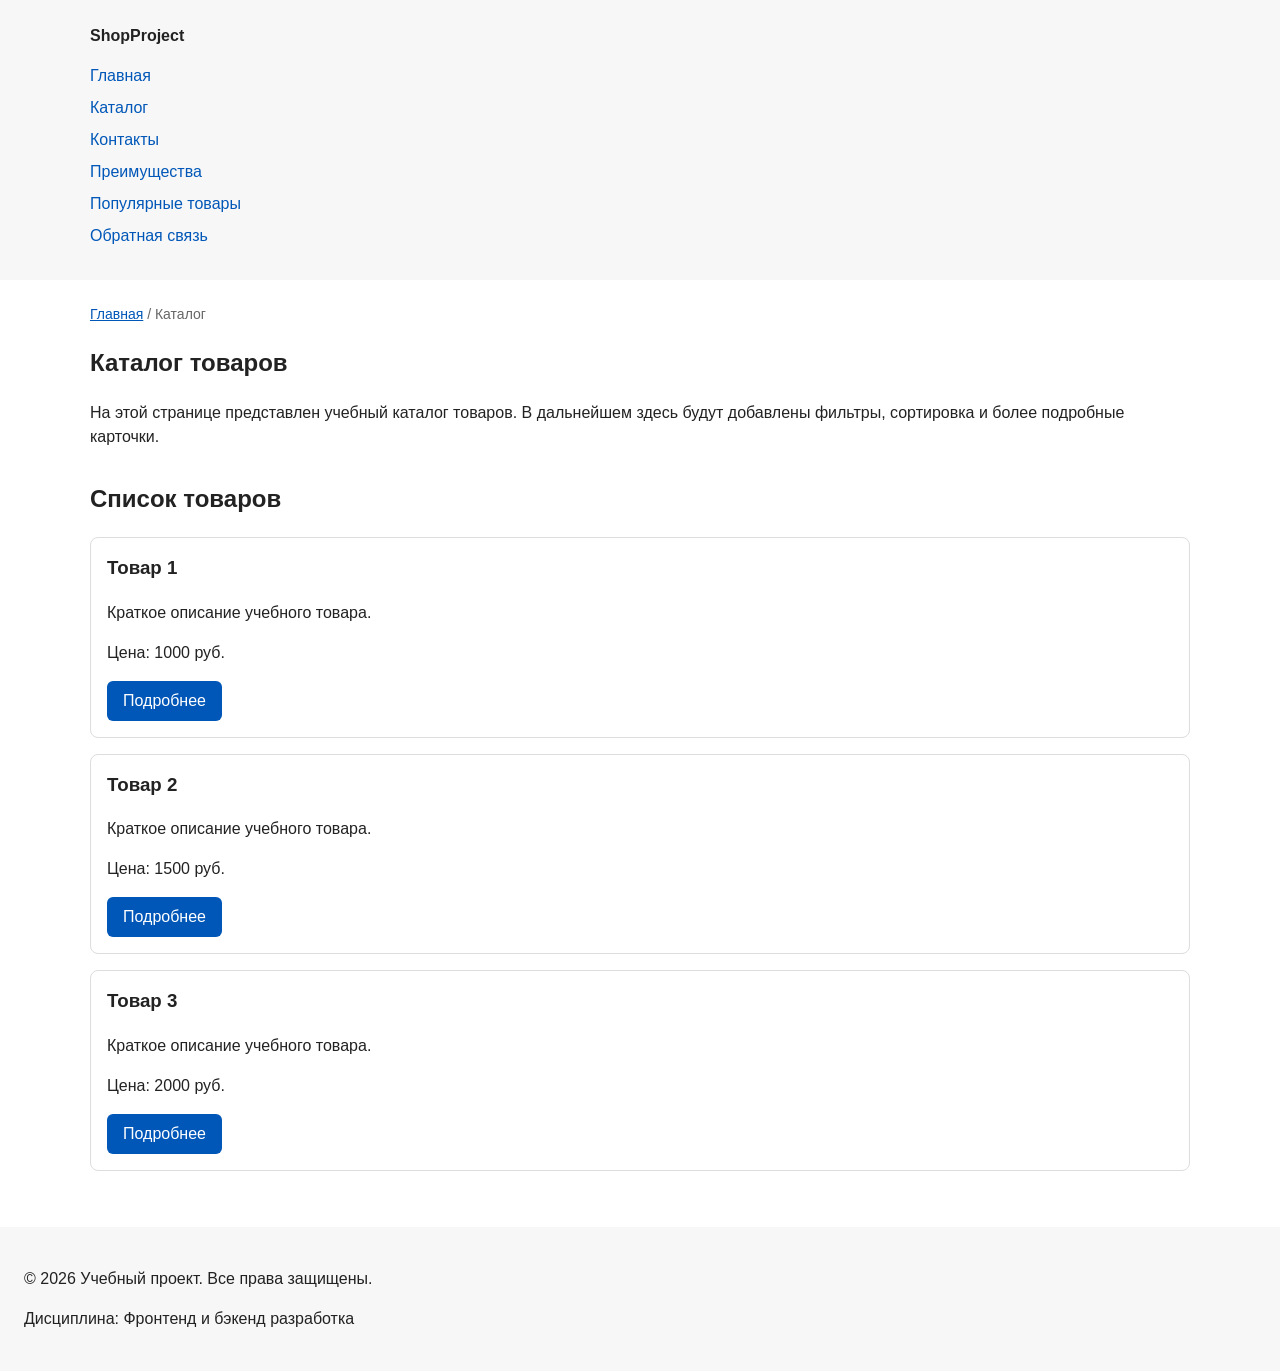
==== catalog.html @ b499328d "feat: add multi-page structure navigation and anchors" ====
<!DOCTYPE html>
<html lang="ru">
<head>
    <meta charset="UTF-8">
    <meta name="viewport" content="width=device-width, initial-scale=1.0">
    <meta name="description" content="Каталог товаров учебного интернет-магазина.">
    <title>Каталог товаров – Учебный интернет-магазин</title>
    <link rel="stylesheet" href="css/style.css">
</head>
<body>

    <header>
        <div class="site-header">
            <a class="site-logo" href="index.html">ShopProject</a>

            <nav class="site-nav" aria-label="Основная навигация">
                <ul class="site-nav__list">
                    <li><a href="index.html">Главная</a></li>
                    <li><a href="catalog.html">Каталог</a></li>
                    <li><a href="contacts.html">Контакты</a></li>
                    <li><a href="index.html#advantages">Преимущества</a></li>
                    <li><a href="index.html#popular">Популярные товары</a></li>
                    <li><a href="index.html#contacts">Обратная связь</a></li>
                </ul>
            </nav>
        </div>
    </header>

    <main>

        <nav class="breadcrumbs" aria-label="Хлебные крошки">
            <a href="index.html">Главная</a>
            <span>Каталог</span>
        </nav>

        <section class="section">
            <h1>Каталог товаров</h1>
            <p>
                На этой странице представлен учебный каталог товаров.
                В дальнейшем здесь будут добавлены фильтры, сортировка
                и более подробные карточки.
            </p>
        </section>

        <section class="section">
            <h2>Список товаров</h2>

            <article class="product-card">
                <h3>Товар 1</h3>
                <p>Краткое описание учебного товара.</p>
                <p>Цена: 1000 руб.</p>
                <a class="button" href="index.html#popular">Подробнее</a>
            </article>

            <article class="product-card">
                <h3>Товар 2</h3>
                <p>Краткое описание учебного товара.</p>
                <p>Цена: 1500 руб.</p>
                <a class="button" href="index.html#popular">Подробнее</a>
            </article>

            <article class="product-card">
                <h3>Товар 3</h3>
                <p>Краткое описание учебного товара.</p>
                <p>Цена: 2000 руб.</p>
                <a class="button" href="index.html#popular">Подробнее</a>
            </article>
        </section>

    </main>

    <footer>
        <p>&copy; 2026 Учебный проект. Все права защищены.</p>
        <p>Дисциплина: Фронтенд и бэкенд разработка</p>
    </footer>

</body>
</html>
---- css/style.css ----
/* ===================================
   1. Переменные проекта
   =================================== */

html {
    scroll-behavior: smooth;
}

:root {
    /* Основные цвета проекта */
    --color-bg: #ffffff;
    --color-text: #222222;
    --color-muted: #666666;
    --color-primary: #0057b8;
    --color-primary-dark: #003f86;
    --color-border: #dddddd;
    --color-surface: #f7f7f7;
    --color-surface-accent: #eef5ff;
    --color-danger: #b00020;
    --color-success: #168a2f;
    --color-success-bg: #eefaf0;
    --color-white: #ffffff;

    /* Отступы */
    --space-xs: 4px;
    --space-sm: 8px;
    --space-md: 16px;
    --space-lg: 24px;
    --space-xl: 32px;

    /* Скругления */
    --radius-sm: 6px;
    --radius-md: 8px;
    --radius-lg: 12px;

    /* Размеры */
    --container-width: 1100px;
}

/* ===================================
   2. Базовые стили
   =================================== */

* {
    box-sizing: border-box;
}

body {
    margin: 0;
    font-family: Arial, sans-serif;
    line-height: 1.5;
    color: var(--color-text);
    background-color: var(--color-bg);
}

header,
main,
footer {
    padding: var(--space-lg);
}

header {
    background-color: var(--color-surface);
}

footer {
    background-color: var(--color-surface);
}

/* ===================================
   3. Общие элементы интерфейса
   =================================== */

a {
    color: var(--color-primary);
}

a:hover {
    color: var(--color-primary-dark);
}

a:focus-visible {
    outline: 2px solid var(--color-primary);
    outline-offset: 3px;
}

.button {
    display: inline-block;
    padding: var(--space-sm) var(--space-md);
    color: var(--color-white);
    background-color: var(--color-primary);
    text-decoration: none;
    border: none;
    border-radius: var(--radius-sm);
    cursor: pointer;
}

.button:hover {
    background-color: var(--color-primary-dark);
}

.button:focus-visible {
    outline: 2px solid var(--color-primary);
    outline-offset: 3px;
}

.button:disabled {
    opacity: 0.6;
    cursor: not-allowed;
}

/* ===================================
   4. Компоненты страницы
   =================================== */

.site-header {
    max-width: var(--container-width);
    margin: 0 auto;
}

.site-logo {
    font-weight: bold;
    text-decoration: none;
    color: var(--color-text);
}

.site-nav__list {
    padding: 0;
    margin: var(--space-md) 0 0;
    list-style: none;
}

.site-nav__list li {
    margin-bottom: var(--space-sm);
}

.site-nav__list a {
    color: var(--color-primary);
    text-decoration: none;
}

.site-nav__list a:hover {
    text-decoration: underline;
}

.hero {
    max-width: var(--container-width);
    margin: 0 auto var(--space-xl);
    padding: var(--space-xl) var(--space-lg);
    background-color: var(--color-surface-accent);
    border-radius: var(--radius-lg);
}

.section {
    max-width: var(--container-width);
    margin: 0 auto var(--space-xl);
}

.section h2 {
    margin-top: 0;
}

.product-card {
    margin-bottom: var(--space-md);
    padding: var(--space-md);
    border: 1px solid var(--color-border);
    border-radius: var(--radius-md);
    background-color: var(--color-bg);
}

.product-card:hover {
    border-color: var(--color-primary);
}

.product-card h3 {
    margin-top: 0;
}

.aside-info {
    max-width: var(--container-width);
    margin: 0 auto var(--space-xl);
    padding: var(--space-md);
    border-left: 4px solid var(--color-primary);
    background-color: var(--color-surface);
}

/* ===================================
   5. Форма и модальное окно
   =================================== */

.order-dialog {
    width: min(100% - 32px, 560px);
    padding: var(--space-lg);
    border: none;
    border-radius: var(--radius-lg);
}

.order-dialog::backdrop {
    background-color: rgba(0, 0, 0, 0.5);
}

.form-field {
    margin-bottom: var(--space-md);
}

.form-field label {
    display: block;
    margin-bottom: var(--space-xs);
}

.form-field input,
.form-field select,
.form-field textarea {
    width: 100%;
    padding: 10px 12px;
    border: 1px solid var(--color-border);
    border-radius: var(--radius-sm);
    font: inherit;
}

.form-field input[type="checkbox"] {
    width: auto;
}

.form-field small {
    display: block;
    margin-top: var(--space-xs);
    color: var(--color-muted);
}

.form-field input:hover,
.form-field select:hover,
.form-field textarea:hover {
    border-color: var(--color-primary);
}

.form-field input:focus-visible,
.form-field select:focus-visible,
.form-field textarea:focus-visible,
.form-actions button:focus-visible {
    outline: 2px solid var(--color-primary);
    outline-offset: 3px;
}

[aria-invalid="true"] {
    border-color: var(--color-danger);
}

.form-actions {
    display: flex;
    gap: 12px;
    margin-top: 20px;
}

.success-message {
    max-width: var(--container-width);
    margin: var(--space-lg) auto;
    padding: var(--space-md);
    border-left: 4px solid var(--color-success);
    background-color: var(--color-success-bg);
}

.breadcrumbs {
    max-width: var(--container-width);
    margin: 0 auto var(--space-md);
    font-size: 14px;
    color: var(--color-muted);
}

.breadcrumbs a {
    color: var(--color-primary);
}

.breadcrumbs span::before {
    content: " / ";
    color: var(--color-muted);
}

:target {
    outline: 2px dashed var(--color-primary);
    outline-offset: 4px;
}
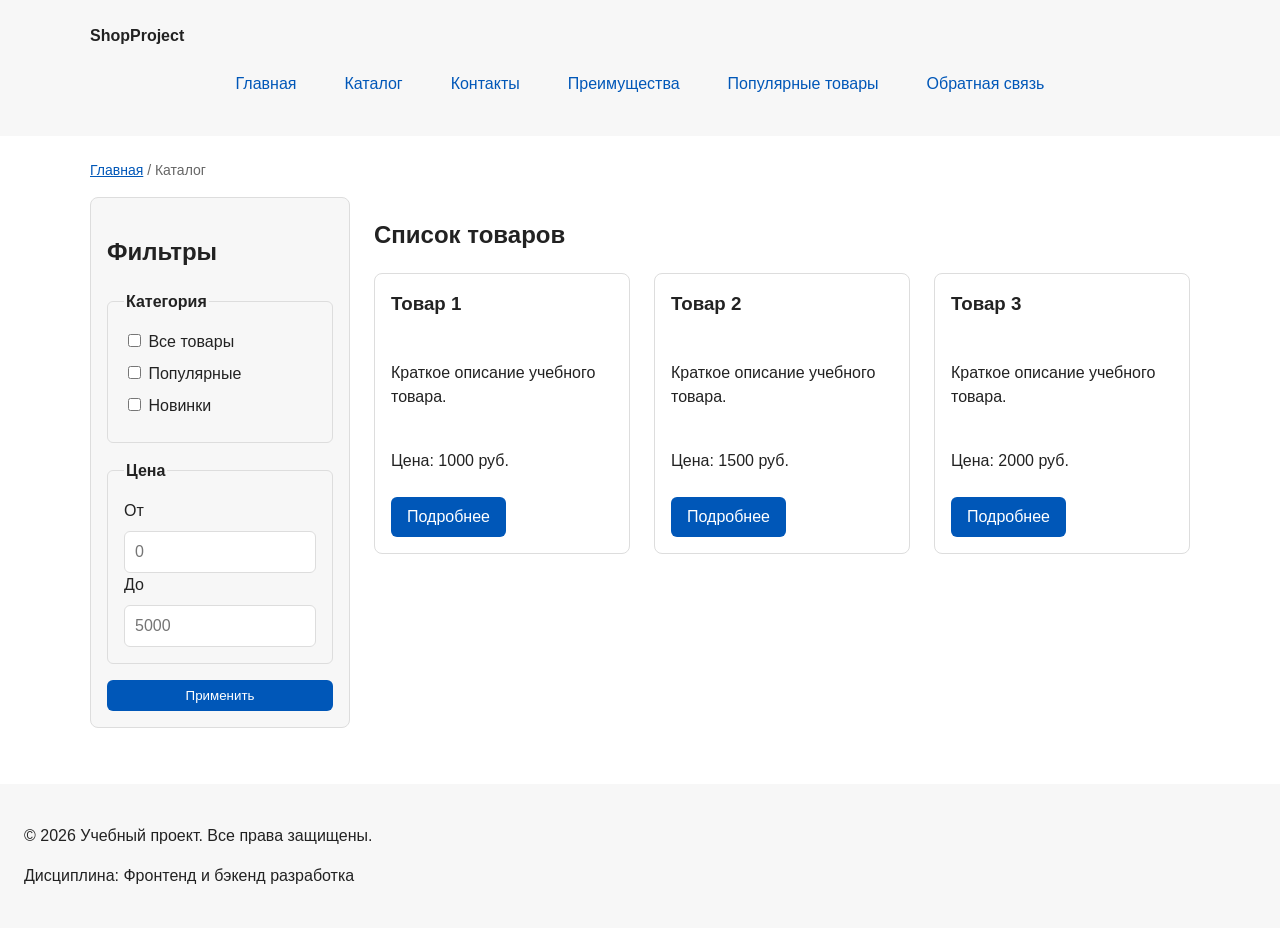
==== commit 6ae1f081: "feat: add flex navigation and grid catalog layout" ====
--- a/catalog.html
+++ b/catalog.html
@@ -33,38 +33,74 @@
             <span>Каталог</span>
         </nav>
 
-        <section class="section">
-            <h1>Каталог товаров</h1>
-            <p>
-                На этой странице представлен учебный каталог товаров.
-                В дальнейшем здесь будут добавлены фильтры, сортировка
-                и более подробные карточки.
-            </p>
-        </section>
+        <section class="catalog-layout">
 
-        <section class="section">
-            <h2>Список товаров</h2>
+            <aside class="catalog-filters">
+                <h2>Фильтры</h2>
 
-            <article class="product-card">
-                <h3>Товар 1</h3>
-                <p>Краткое описание учебного товара.</p>
-                <p>Цена: 1000 руб.</p>
-                <a class="button" href="index.html#popular">Подробнее</a>
-            </article>
+                <form class="filters-form" action="#" method="get">
 
-            <article class="product-card">
-                <h3>Товар 2</h3>
-                <p>Краткое описание учебного товара.</p>
-                <p>Цена: 1500 руб.</p>
-                <a class="button" href="index.html#popular">Подробнее</a>
-            </article>
+                    <fieldset>
+                        <legend>Категория</legend>
 
-            <article class="product-card">
-                <h3>Товар 3</h3>
-                <p>Краткое описание учебного товара.</p>
-                <p>Цена: 2000 руб.</p>
-                <a class="button" href="index.html#popular">Подробнее</a>
-            </article>
+                        <label>
+                            <input type="checkbox" name="category" value="all">
+                            Все товары
+                        </label>
+
+                        <label>
+                            <input type="checkbox" name="category" value="popular">
+                            Популярные
+                        </label>
+
+                        <label>
+                            <input type="checkbox" name="category" value="new">
+                            Новинки
+                        </label>
+                    </fieldset>
+
+                    <fieldset>
+                        <legend>Цена</legend>
+
+                        <label for="price-from">От</label>
+                        <input id="price-from" name="price-from" type="number" min="0" placeholder="0">
+
+                        <label for="price-to">До</label>
+                        <input id="price-to" name="price-to" type="number" min="0" placeholder="5000">
+                    </fieldset>
+
+                    <button class="button" type="submit">Применить</button>
+
+                </form>
+            </aside>
+
+            <section class="catalog-products">
+                <h2>Список товаров</h2>
+
+                <div class="products-grid">
+                    <article class="product-card">
+                        <h3>Товар 1</h3>
+                        <p>Краткое описание учебного товара.</p>
+                        <p>Цена: 1000 руб.</p>
+                        <a class="button" href="index.html#popular">Подробнее</a>
+                    </article>
+
+                    <article class="product-card">
+                        <h3>Товар 2</h3>
+                        <p>Краткое описание учебного товара.</p>
+                        <p>Цена: 1500 руб.</p>
+                        <a class="button" href="index.html#popular">Подробнее</a>
+                    </article>
+
+                    <article class="product-card">
+                        <h3>Товар 3</h3>
+                        <p>Краткое описание учебного товара.</p>
+                        <p>Цена: 2000 руб.</p>
+                        <a class="button" href="index.html#popular">Подробнее</a>
+                    </article>
+                </div>
+            </section>
+
         </section>
 
     </main>
--- a/css/style.css
+++ b/css/style.css
@@ -125,6 +125,11 @@
 }
 
 .site-nav__list {
+    display: flex;
+    flex-wrap: wrap;
+    justify-content: center;
+    align-items: center;
+    gap: var(--space-md);
     padding: 0;
     margin: var(--space-md) 0 0;
     list-style: none;
@@ -135,13 +140,18 @@
 }
 
 .site-nav__list a {
+    display: inline-block;
+    padding: var(--space-sm) var(--space-md);
     color: var(--color-primary);
     text-decoration: none;
+    border-radius: var(--radius-sm);
 }
 
 .site-nav__list a:hover {
-    text-decoration: underline;
-}
+    color: var(--color-white);
+    background-color: var(--color-primary);
+}
+
 
 .hero {
     max-width: var(--container-width);
@@ -161,11 +171,19 @@
 }
 
 .product-card {
-    margin-bottom: var(--space-md);
+    display: flex;
+    flex-direction: column;
+    gap: var(--space-sm);
+    margin-bottom: 0;
     padding: var(--space-md);
     border: 1px solid var(--color-border);
     border-radius: var(--radius-md);
     background-color: var(--color-bg);
+}
+
+.product-card .button {
+    margin-top: auto;
+    align-self: flex-start;
 }
 
 .product-card:hover {
@@ -279,4 +297,60 @@
 :target {
     outline: 2px dashed var(--color-primary);
     outline-offset: 4px;
+}
+
+.products-grid {
+    display: grid;
+    grid-template-columns: repeat(3, 1fr);
+    gap: var(--space-lg);
+}
+
+.catalog-layout {
+    max-width: var(--container-width);
+    margin: 0 auto var(--space-xl);
+    display: grid;
+    grid-template-columns: 260px 1fr;
+    grid-template-areas: "filters products";
+    gap: var(--space-lg);
+}
+
+.catalog-filters {
+    grid-area: filters;
+    padding: var(--space-md);
+    border: 1px solid var(--color-border);
+    border-radius: var(--radius-md);
+    background-color: var(--color-surface);
+}
+
+.catalog-products {
+    grid-area: products;
+}
+
+.filters-form {
+    display: grid;
+    gap: var(--space-md);
+}
+
+.filters-form fieldset {
+    margin: 0;
+    padding: var(--space-md);
+    border: 1px solid var(--color-border);
+    border-radius: var(--radius-sm);
+}
+
+.filters-form legend {
+    font-weight: 700;
+}
+
+.filters-form label {
+    display: block;
+    margin-bottom: var(--space-sm);
+}
+
+.filters-form input[type="number"] {
+    width: 100%;
+    padding: 8px 10px;
+    border: 1px solid var(--color-border);
+    border-radius: var(--radius-sm);
+    font: inherit;
 }
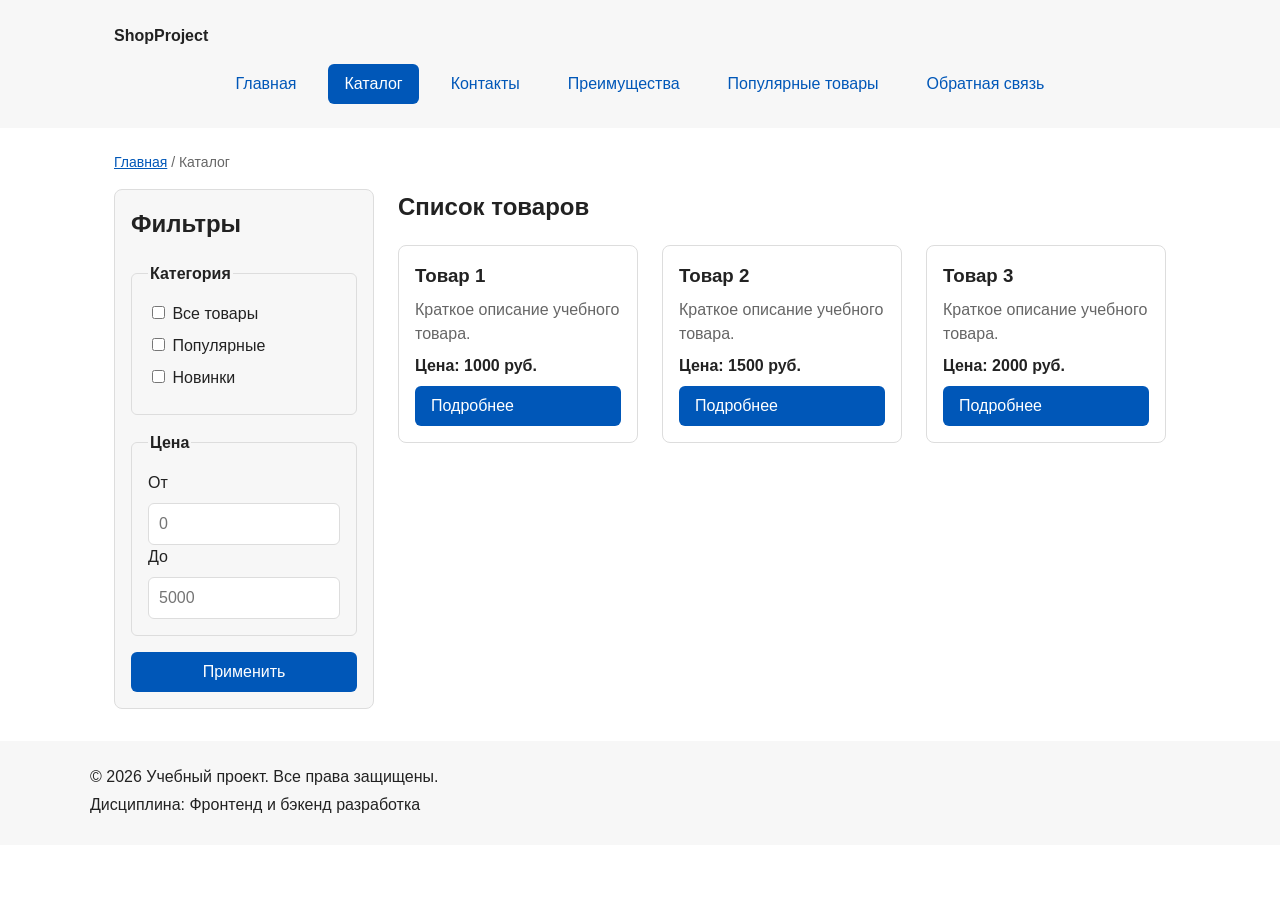
==== commit 0627fa8e: "refactor: apply BEM naming to CSS classes" ====
--- a/catalog.html
+++ b/catalog.html
@@ -9,95 +9,127 @@
 </head>
 <body>
 
-    <header>
-        <div class="site-header">
-            <a class="site-logo" href="index.html">ShopProject</a>
+    <!-- ==================== ШАПКА ==================== -->
+    <header class="site-header">
+        <div class="site-header__inner">
+            <a class="site-header__logo" href="index.html">ShopProject</a>
 
             <nav class="site-nav" aria-label="Основная навигация">
                 <ul class="site-nav__list">
-                    <li><a href="index.html">Главная</a></li>
-                    <li><a href="catalog.html">Каталог</a></li>
-                    <li><a href="contacts.html">Контакты</a></li>
-                    <li><a href="index.html#advantages">Преимущества</a></li>
-                    <li><a href="index.html#popular">Популярные товары</a></li>
-                    <li><a href="index.html#contacts">Обратная связь</a></li>
+                    <li class="site-nav__item">
+                        <a class="site-nav__link" href="index.html">Главная</a>
+                    </li>
+                    <li class="site-nav__item">
+                        <a class="site-nav__link site-nav__link--active" href="catalog.html">
+                            Каталог
+                        </a>
+                    </li>
+                    <li class="site-nav__item">
+                        <a class="site-nav__link" href="contacts.html">Контакты</a>
+                    </li>
+                    <li class="site-nav__item">
+                        <a class="site-nav__link" href="index.html#advantages">Преимущества</a>
+                    </li>
+                    <li class="site-nav__item">
+                        <a class="site-nav__link" href="index.html#popular">Популярные товары</a>
+                    </li>
+                    <li class="site-nav__item">
+                        <a class="site-nav__link" href="index.html#contacts">Обратная связь</a>
+                    </li>
                 </ul>
             </nav>
         </div>
     </header>
 
+    <!-- ==================== ОСНОВНОЕ СОДЕРЖИМОЕ ==================== -->
     <main>
 
         <nav class="breadcrumbs" aria-label="Хлебные крошки">
-            <a href="index.html">Главная</a>
-            <span>Каталог</span>
+            <a class="breadcrumbs__link" href="index.html">Главная</a>
+            <span class="breadcrumbs__current">Каталог</span>
         </nav>
 
         <section class="catalog-layout">
 
             <aside class="catalog-filters">
-                <h2>Фильтры</h2>
+                <h2 class="catalog-filters__title">Фильтры</h2>
 
                 <form class="filters-form" action="#" method="get">
 
-                    <fieldset>
-                        <legend>Категория</legend>
+                    <fieldset class="filters-form__group">
+                        <legend class="filters-form__legend">Категория</legend>
 
-                        <label>
-                            <input type="checkbox" name="category" value="all">
+                        <label class="filters-form__label">
+                            <input class="filters-form__checkbox" type="checkbox" name="category" value="all">
                             Все товары
                         </label>
 
-                        <label>
-                            <input type="checkbox" name="category" value="popular">
+                        <label class="filters-form__label">
+                            <input class="filters-form__checkbox" type="checkbox" name="category" value="popular">
                             Популярные
                         </label>
 
-                        <label>
-                            <input type="checkbox" name="category" value="new">
+                        <label class="filters-form__label">
+                            <input class="filters-form__checkbox" type="checkbox" name="category" value="new">
                             Новинки
                         </label>
                     </fieldset>
 
-                    <fieldset>
-                        <legend>Цена</legend>
+                    <fieldset class="filters-form__group">
+                        <legend class="filters-form__legend">Цена</legend>
 
-                        <label for="price-from">От</label>
-                        <input id="price-from" name="price-from" type="number" min="0" placeholder="0">
+                        <label class="filters-form__label" for="price-from">От</label>
+                        <input
+                            class="filters-form__input"
+                            id="price-from"
+                            name="price-from"
+                            type="number"
+                            min="0"
+                            placeholder="0"
+                        >
 
-                        <label for="price-to">До</label>
-                        <input id="price-to" name="price-to" type="number" min="0" placeholder="5000">
+                        <label class="filters-form__label" for="price-to">До</label>
+                        <input
+                            class="filters-form__input"
+                            id="price-to"
+                            name="price-to"
+                            type="number"
+                            min="0"
+                            placeholder="5000"
+                        >
                     </fieldset>
 
-                    <button class="button" type="submit">Применить</button>
+                    <button class="button button--primary" type="submit">Применить</button>
 
                 </form>
             </aside>
 
             <section class="catalog-products">
-                <h2>Список товаров</h2>
+                <h2 class="catalog-products__title">Список товаров</h2>
 
                 <div class="products-grid">
+
                     <article class="product-card">
-                        <h3>Товар 1</h3>
-                        <p>Краткое описание учебного товара.</p>
-                        <p>Цена: 1000 руб.</p>
-                        <a class="button" href="index.html#popular">Подробнее</a>
+                        <h3 class="product-card__title">Товар 1</h3>
+                        <p class="product-card__description">Краткое описание учебного товара.</p>
+                        <p class="product-card__price">Цена: 1000 руб.</p>
+                        <a class="button button--primary" href="index.html#popular">Подробнее</a>
                     </article>
 
                     <article class="product-card">
-                        <h3>Товар 2</h3>
-                        <p>Краткое описание учебного товара.</p>
-                        <p>Цена: 1500 руб.</p>
-                        <a class="button" href="index.html#popular">Подробнее</a>
+                        <h3 class="product-card__title">Товар 2</h3>
+                        <p class="product-card__description">Краткое описание учебного товара.</p>
+                        <p class="product-card__price">Цена: 1500 руб.</p>
+                        <a class="button button--primary" href="index.html#popular">Подробнее</a>
                     </article>
 
                     <article class="product-card">
-                        <h3>Товар 3</h3>
-                        <p>Краткое описание учебного товара.</p>
-                        <p>Цена: 2000 руб.</p>
-                        <a class="button" href="index.html#popular">Подробнее</a>
+                        <h3 class="product-card__title">Товар 3</h3>
+                        <p class="product-card__description">Краткое описание учебного товара.</p>
+                        <p class="product-card__price">Цена: 2000 руб.</p>
+                        <a class="button button--primary" href="index.html#popular">Подробнее</a>
                     </article>
+
                 </div>
             </section>
 
@@ -105,9 +137,10 @@
 
     </main>
 
-    <footer>
-        <p>&copy; 2026 Учебный проект. Все права защищены.</p>
-        <p>Дисциплина: Фронтенд и бэкенд разработка</p>
+    <!-- ==================== ПОДВАЛ ==================== -->
+    <footer class="site-footer">
+        <p class="site-footer__text">&copy; 2026 Учебный проект. Все права защищены.</p>
+        <p class="site-footer__text">Дисциплина: Фронтенд и бэкенд разработка</p>
     </footer>
 
 </body>
--- a/css/style.css
+++ b/css/style.css
@@ -2,12 +2,8 @@
    1. Переменные проекта
    =================================== */
 
-html {
-    scroll-behavior: smooth;
-}
-
 :root {
-    /* Основные цвета проекта */
+    /* Основные цвета */
     --color-bg: #ffffff;
     --color-text: #222222;
     --color-muted: #666666;
@@ -53,18 +49,8 @@
     background-color: var(--color-bg);
 }
 
-header,
-main,
-footer {
-    padding: var(--space-lg);
-}
-
-header {
-    background-color: var(--color-surface);
-}
-
-footer {
-    background-color: var(--color-surface);
+html {
+    scroll-behavior: smooth;
 }
 
 /* ===================================
@@ -75,28 +61,40 @@
     color: var(--color-primary);
 }
 
-a:hover {
-    color: var(--color-primary-dark);
-}
-
 a:focus-visible {
     outline: 2px solid var(--color-primary);
     outline-offset: 3px;
 }
 
+/* Кнопки */
 .button {
     display: inline-block;
     padding: var(--space-sm) var(--space-md);
+    border: none;
+    border-radius: var(--radius-sm);
+    font: inherit;
+    text-decoration: none;
+    cursor: pointer;
+}
+
+.button--primary {
     color: var(--color-white);
     background-color: var(--color-primary);
-    text-decoration: none;
-    border: none;
-    border-radius: var(--radius-sm);
-    cursor: pointer;
-}
-
-.button:hover {
+}
+
+.button--primary:hover {
     background-color: var(--color-primary-dark);
+}
+
+.button--secondary {
+    color: var(--color-primary);
+    background-color: transparent;
+    border: 1px solid var(--color-primary);
+}
+
+.button--secondary:hover {
+    color: var(--color-white);
+    background-color: var(--color-primary);
 }
 
 .button:focus-visible {
@@ -104,7 +102,8 @@
     outline-offset: 3px;
 }
 
-.button:disabled {
+.button:disabled,
+.button--disabled {
     opacity: 0.6;
     cursor: not-allowed;
 }
@@ -113,17 +112,24 @@
    4. Компоненты страницы
    =================================== */
 
+/* Шапка сайта */
 .site-header {
+    background-color: var(--color-surface);
+}
+
+.site-header__inner {
     max-width: var(--container-width);
     margin: 0 auto;
-}
-
-.site-logo {
-    font-weight: bold;
+    padding: var(--space-lg);
+}
+
+.site-header__logo {
+    font-weight: 700;
+    color: var(--color-text);
     text-decoration: none;
-    color: var(--color-text);
-}
-
+}
+
+/* Навигация */
 .site-nav__list {
     display: flex;
     flex-wrap: wrap;
@@ -135,11 +141,7 @@
     list-style: none;
 }
 
-.site-nav__list li {
-    margin-bottom: var(--space-sm);
-}
-
-.site-nav__list a {
+.site-nav__link {
     display: inline-block;
     padding: var(--space-sm) var(--space-md);
     color: var(--color-primary);
@@ -147,53 +149,112 @@
     border-radius: var(--radius-sm);
 }
 
-.site-nav__list a:hover {
+.site-nav__link:hover {
     color: var(--color-white);
     background-color: var(--color-primary);
 }
 
-
+.site-nav__link:focus-visible {
+    outline: 2px solid var(--color-primary);
+    outline-offset: 3px;
+}
+
+.site-nav__link--active {
+    color: var(--color-white);
+    background-color: var(--color-primary);
+}
+
+/* Hero-блок */
 .hero {
     max-width: var(--container-width);
-    margin: 0 auto var(--space-xl);
+    margin: var(--space-lg) auto var(--space-xl);
     padding: var(--space-xl) var(--space-lg);
     background-color: var(--color-surface-accent);
     border-radius: var(--radius-lg);
 }
 
+.hero__title {
+    margin-top: 0;
+}
+
+.hero__text {
+    margin-bottom: var(--space-md);
+}
+
+/* Секции */
 .section {
     max-width: var(--container-width);
     margin: 0 auto var(--space-xl);
 }
 
-.section h2 {
-    margin-top: 0;
-}
-
+.section__title {
+    margin-top: 0;
+}
+
+.section__text {
+    color: var(--color-muted);
+}
+
+/* Преимущества */
+.advantages-list {
+    padding-left: var(--space-lg);
+}
+
+/* Сетка товаров */
+.products-grid {
+    display: grid;
+    grid-template-columns: repeat(3, 1fr);
+    gap: var(--space-lg);
+}
+
+/* Карточка товара */
 .product-card {
     display: flex;
     flex-direction: column;
     gap: var(--space-sm);
-    margin-bottom: 0;
     padding: var(--space-md);
     border: 1px solid var(--color-border);
     border-radius: var(--radius-md);
     background-color: var(--color-bg);
 }
 
-.product-card .button {
+.product-card:hover {
+    border-color: var(--color-primary);
+}
+
+.product-card--featured {
+    border-color: var(--color-primary);
+}
+
+.product-card--discount {
+    border-color: var(--color-danger);
+}
+
+.product-card__title {
+    margin: 0;
+    color: var(--color-text);
+}
+
+.product-card__description {
+    margin: 0;
+    color: var(--color-muted);
+}
+
+.product-card__price {
+    margin: 0;
+    font-weight: 700;
+}
+
+.product-card--discount .product-card__price {
+    color: var(--color-danger);
+}
+
+.product-card__button {
     margin-top: auto;
     align-self: flex-start;
 }
 
-.product-card:hover {
-    border-color: var(--color-primary);
-}
-
-.product-card h3 {
-    margin-top: 0;
-}
-
+/* Дополнительный блок */
 .aside-info {
     max-width: var(--container-width);
     margin: 0 auto var(--space-xl);
@@ -202,112 +263,48 @@
     background-color: var(--color-surface);
 }
 
-/* ===================================
-   5. Форма и модальное окно
-   =================================== */
-
-.order-dialog {
-    width: min(100% - 32px, 560px);
+.aside-info__title {
+    margin-top: 0;
+}
+
+.aside-info__text {
+    margin-bottom: 0;
+}
+
+/* Подвал */
+.site-footer {
     padding: var(--space-lg);
-    border: none;
-    border-radius: var(--radius-lg);
-}
-
-.order-dialog::backdrop {
-    background-color: rgba(0, 0, 0, 0.5);
-}
-
-.form-field {
-    margin-bottom: var(--space-md);
-}
-
-.form-field label {
-    display: block;
-    margin-bottom: var(--space-xs);
-}
-
-.form-field input,
-.form-field select,
-.form-field textarea {
-    width: 100%;
-    padding: 10px 12px;
-    border: 1px solid var(--color-border);
-    border-radius: var(--radius-sm);
-    font: inherit;
-}
-
-.form-field input[type="checkbox"] {
-    width: auto;
-}
-
-.form-field small {
-    display: block;
-    margin-top: var(--space-xs);
-    color: var(--color-muted);
-}
-
-.form-field input:hover,
-.form-field select:hover,
-.form-field textarea:hover {
-    border-color: var(--color-primary);
-}
-
-.form-field input:focus-visible,
-.form-field select:focus-visible,
-.form-field textarea:focus-visible,
-.form-actions button:focus-visible {
-    outline: 2px solid var(--color-primary);
-    outline-offset: 3px;
-}
-
-[aria-invalid="true"] {
-    border-color: var(--color-danger);
-}
-
-.form-actions {
-    display: flex;
-    gap: 12px;
-    margin-top: 20px;
-}
-
-.success-message {
-    max-width: var(--container-width);
-    margin: var(--space-lg) auto;
-    padding: var(--space-md);
-    border-left: 4px solid var(--color-success);
-    background-color: var(--color-success-bg);
-}
-
+    background-color: var(--color-surface);
+}
+
+.site-footer__text {
+    max-width: var(--container-width);
+    margin: 0 auto var(--space-xs);
+}
+
+/* Хлебные крошки */
 .breadcrumbs {
     max-width: var(--container-width);
-    margin: 0 auto var(--space-md);
+    margin: var(--space-lg) auto var(--space-md);
+    padding: 0 var(--space-lg);
     font-size: 14px;
     color: var(--color-muted);
 }
 
-.breadcrumbs a {
+.breadcrumbs__link {
     color: var(--color-primary);
 }
 
-.breadcrumbs span::before {
+.breadcrumbs__current::before {
     content: " / ";
     color: var(--color-muted);
 }
 
-:target {
-    outline: 2px dashed var(--color-primary);
-    outline-offset: 4px;
-}
-
-.products-grid {
-    display: grid;
-    grid-template-columns: repeat(3, 1fr);
-    gap: var(--space-lg);
-}
-
+/* Каталог */
 .catalog-layout {
     max-width: var(--container-width);
     margin: 0 auto var(--space-xl);
+    padding: 0 var(--space-lg);
     display: grid;
     grid-template-columns: 260px 1fr;
     grid-template-areas: "filters products";
@@ -322,35 +319,145 @@
     background-color: var(--color-surface);
 }
 
+.catalog-filters__title {
+    margin-top: 0;
+}
+
 .catalog-products {
     grid-area: products;
 }
 
+.catalog-products__title {
+    margin-top: 0;
+}
+
+/* Форма фильтров */
 .filters-form {
     display: grid;
     gap: var(--space-md);
 }
 
-.filters-form fieldset {
+.filters-form__group {
     margin: 0;
     padding: var(--space-md);
     border: 1px solid var(--color-border);
     border-radius: var(--radius-sm);
 }
 
-.filters-form legend {
+.filters-form__legend {
     font-weight: 700;
 }
 
-.filters-form label {
+.filters-form__label {
     display: block;
     margin-bottom: var(--space-sm);
 }
 
-.filters-form input[type="number"] {
+.filters-form__input {
     width: 100%;
     padding: 8px 10px;
     border: 1px solid var(--color-border);
     border-radius: var(--radius-sm);
     font: inherit;
+}
+
+/* Контакты */
+.contacts-list {
+    padding-left: var(--space-lg);
+}
+
+/* ===================================
+   5. Форма и модальное окно
+   =================================== */
+
+.order-dialog {
+    width: min(100% - 32px, 560px);
+    padding: var(--space-lg);
+    border: none;
+    border-radius: var(--radius-lg);
+}
+
+.order-dialog::backdrop {
+    background-color: rgba(0, 0, 0, 0.5);
+}
+
+.order-dialog__title {
+    margin-top: 0;
+}
+
+.order-form__field {
+    margin-bottom: var(--space-md);
+}
+
+.order-form__field--checkbox {
+    margin-bottom: var(--space-md);
+}
+
+.order-form__label {
+    display: block;
+    margin-bottom: var(--space-xs);
+}
+
+.order-form__input,
+.order-form__select,
+.order-form__textarea {
+    width: 100%;
+    padding: 10px 12px;
+    border: 1px solid var(--color-border);
+    border-radius: var(--radius-sm);
+    font: inherit;
+}
+
+.order-form__input:hover,
+.order-form__select:hover,
+.order-form__textarea:hover {
+    border-color: var(--color-primary);
+}
+
+.order-form__input:focus-visible,
+.order-form__select:focus-visible,
+.order-form__textarea:focus-visible {
+    outline: 2px solid var(--color-primary);
+    outline-offset: 3px;
+}
+
+.order-form__checkbox {
+    width: auto;
+}
+
+.order-form__checkbox-label {
+    display: flex;
+    align-items: center;
+    gap: var(--space-sm);
+}
+
+.order-form__hint {
+    display: block;
+    margin-top: var(--space-xs);
+    color: var(--color-muted);
+}
+
+.order-form__actions {
+    display: flex;
+    gap: var(--space-md);
+    margin-top: var(--space-lg);
+}
+
+[aria-invalid="true"] {
+    border-color: var(--color-danger);
+}
+
+/* Сообщение об успехе */
+.success-message {
+    max-width: var(--container-width);
+    margin: var(--space-lg) auto;
+    padding: var(--space-md);
+    border-left: 4px solid var(--color-success);
+    background-color: var(--color-success-bg);
+}
+
+/* Подсветка цели якоря */
+:target {
+    outline: 2px dashed var(--color-primary);
+    outline-offset: 4px;
 }
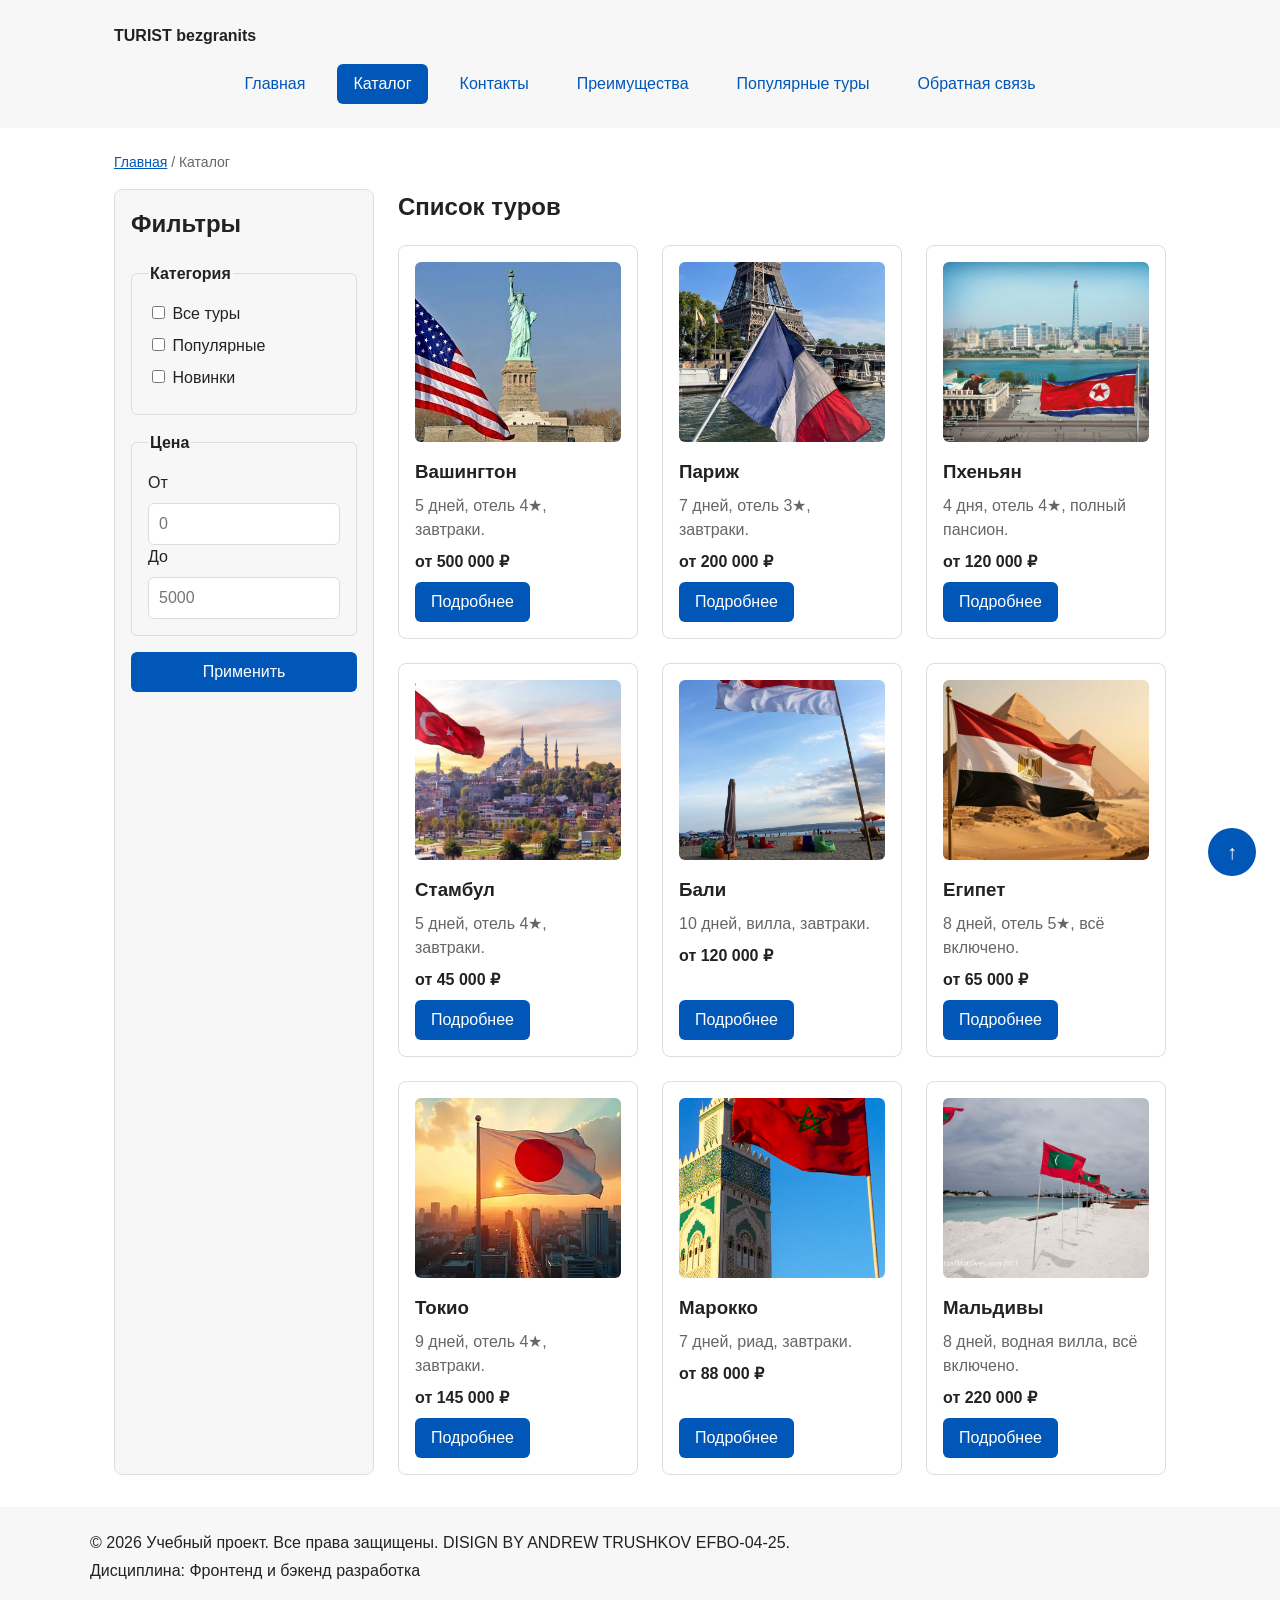
==== commit 8d1c57d8: "refactor: finish BEM refactoring" ====
--- a/catalog.html
+++ b/catalog.html
@@ -4,15 +4,16 @@
     <meta charset="UTF-8">
     <meta name="viewport" content="width=device-width, initial-scale=1.0">
     <meta name="description" content="Каталог товаров учебного интернет-магазина.">
-    <title>Каталог товаров – Учебный интернет-магазин</title>
+    <title>Каталог товаров – TURIST bezgranits</title>
     <link rel="stylesheet" href="css/style.css">
+    <script src="js/main.js" defer></script>
 </head>
 <body>
 
     <!-- ==================== ШАПКА ==================== -->
     <header class="site-header">
         <div class="site-header__inner">
-            <a class="site-header__logo" href="index.html">ShopProject</a>
+            <a class="site-header__logo" href="index.html">TURIST bezgranits</a>
 
             <nav class="site-nav" aria-label="Основная навигация">
                 <ul class="site-nav__list">
@@ -31,7 +32,7 @@
                         <a class="site-nav__link" href="index.html#advantages">Преимущества</a>
                     </li>
                     <li class="site-nav__item">
-                        <a class="site-nav__link" href="index.html#popular">Популярные товары</a>
+                        <a class="site-nav__link" href="index.html#popular">Популярные туры</a>
                     </li>
                     <li class="site-nav__item">
                         <a class="site-nav__link" href="index.html#contacts">Обратная связь</a>
@@ -61,7 +62,7 @@
 
                         <label class="filters-form__label">
                             <input class="filters-form__checkbox" type="checkbox" name="category" value="all">
-                            Все товары
+                            Все туры
                         </label>
 
                         <label class="filters-form__label">
@@ -105,29 +106,103 @@
             </aside>
 
             <section class="catalog-products">
-                <h2 class="catalog-products__title">Список товаров</h2>
+                <h2 class="catalog-products__title">Список туров</h2>
 
                 <div class="products-grid">
 
                     <article class="product-card">
-                        <h3 class="product-card__title">Товар 1</h3>
-                        <p class="product-card__description">Краткое описание учебного товара.</p>
-                        <p class="product-card__price">Цена: 1000 руб.</p>
-                        <a class="button button--primary" href="index.html#popular">Подробнее</a>
-                    </article>
-
-                    <article class="product-card">
-                        <h3 class="product-card__title">Товар 2</h3>
-                        <p class="product-card__description">Краткое описание учебного товара.</p>
-                        <p class="product-card__price">Цена: 1500 руб.</p>
-                        <a class="button button--primary" href="index.html#popular">Подробнее</a>
-                    </article>
-
-                    <article class="product-card">
-                        <h3 class="product-card__title">Товар 3</h3>
-                        <p class="product-card__description">Краткое описание учебного товара.</p>
-                        <p class="product-card__price">Цена: 2000 руб.</p>
-                        <a class="button button--primary" href="index.html#popular">Подробнее</a>
+                        <img class="product-card__image" src="images/usa.jpg" alt="Тур в Вашингтон">
+                        <h3 class="product-card__title">Вашингтон</h3>
+                        <p class="product-card__description">5 дней, отель 4★, завтраки.</p>
+                        <p class="product-card__price">от 500 000 ₽</p>
+                        <a class="button button--primary product-card__button" href="product.html">
+                            Подробнее
+                        </a>
+                    </article>
+
+                    <article class="product-card">
+                        <img class="product-card__image" src="images/paris.jpg" alt="Тур в Париж">
+                        <h3 class="product-card__title">Париж</h3>
+                        <p class="product-card__description">7 дней, отель 3★, завтраки.</p>
+                        <p class="product-card__price">от 200 000 ₽</p>
+                        <a class="button button--primary product-card__button" href="product.html">
+                            Подробнее
+                        </a>
+                    </article>
+
+                    <article class="product-card">
+                        <img class="product-card__image" src="images/pyongyang.jpg" alt="Тур в Пхеньян">
+                        <h3 class="product-card__title">Пхеньян</h3>
+                        <p class="product-card__description">4 дня, отель 4★, полный пансион.</p>
+                        <p class="product-card__price">от 120 000 ₽</p>
+                        <a class="button button--primary product-card__button" href="product.html">
+                            Подробнее
+                        </a>
+                    </article>
+
+                    <article class="product-card">
+                        <img class="product-card__image" src="images/turkie.jpg" alt="Тур в Стамбул">
+                        <h3 class="product-card__title">Стамбул</h3>
+                        <p class="product-card__description">5 дней, отель 4★, завтраки.</p>
+                        <p class="product-card__price">от 45 000 ₽</p>
+                        <a class="button button--primary product-card__button" href="product.html">
+                            Подробнее
+                        </a>
+                    </article>
+
+                    <!-- 5. Бали -->
+                    <article class="product-card">
+                        <img class="product-card__image" src="images/bali.jpg" alt="Тур на Бали">
+                        <h3 class="product-card__title">Бали</h3>
+                        <p class="product-card__description">10 дней, вилла, завтраки.</p>
+                        <p class="product-card__price">от 120 000 ₽</p>
+                        <a class="button button--primary product-card__button" href="product.html">
+                            Подробнее
+                        </a>
+                    </article>
+
+                    <!-- 6. Египет -->
+                    <article class="product-card">
+                        <img class="product-card__image" src="images/egypt.jpg" alt="Тур в Египет">
+                        <h3 class="product-card__title">Египет</h3>
+                        <p class="product-card__description">8 дней, отель 5★, всё включено.</p>
+                        <p class="product-card__price">от 65 000 ₽</p>
+                        <a class="button button--primary product-card__button" href="product.html">
+                            Подробнее
+                        </a>
+                    </article>
+
+                    <!-- 7. Токио -->
+                    <article class="product-card">
+                        <img class="product-card__image" src="images/japan.jpg" alt="Тур в Токио">
+                        <h3 class="product-card__title">Токио</h3>
+                        <p class="product-card__description">9 дней, отель 4★, завтраки.</p>
+                        <p class="product-card__price">от 145 000 ₽</p>
+                        <a class="button button--primary product-card__button" href="product.html">
+                            Подробнее
+                        </a>
+                    </article>
+
+                    <!-- 8. Марокко -->
+                    <article class="product-card">
+                        <img class="product-card__image" src="images/marocco.jpg" alt="Тур в Марокко">
+                        <h3 class="product-card__title">Марокко</h3>
+                        <p class="product-card__description">7 дней, риад, завтраки.</p>
+                        <p class="product-card__price">от 88 000 ₽</p>
+                        <a class="button button--primary product-card__button" href="product.html">
+                            Подробнее
+                        </a>
+                    </article>
+
+                    <!-- 9. Мальдивы -->
+                    <article class="product-card">
+                        <img class="product-card__image" src="images/maldivi.jpg" alt="Тур на Мальдивы">
+                        <h3 class="product-card__title">Мальдивы</h3>
+                        <p class="product-card__description">8 дней, водная вилла, всё включено.</p>
+                        <p class="product-card__price">от 220 000 ₽</p>
+                        <a class="button button--primary product-card__button" href="product.html">
+                            Подробнее
+                        </a>
                     </article>
 
                 </div>
@@ -139,9 +214,9 @@
 
     <!-- ==================== ПОДВАЛ ==================== -->
     <footer class="site-footer">
-        <p class="site-footer__text">&copy; 2026 Учебный проект. Все права защищены.</p>
+        <p class="site-footer__text">&copy; 2026 Учебный проект. Все права защищены. DISIGN BY ANDREW TRUSHKOV EFBO-04-25.</p>
         <p class="site-footer__text">Дисциплина: Фронтенд и бэкенд разработка</p>
     </footer>
-
+    <a class="scroll-top" href="#" aria-label="Наверх">↑</a>
 </body>
 </html>
--- a/css/style.css
+++ b/css/style.css
@@ -47,10 +47,42 @@
     line-height: 1.5;
     color: var(--color-text);
     background-color: var(--color-bg);
+
+    display: flex;
+    flex-direction: column;
+    min-height: 100vh;
+}
+
+main {
+    flex: 1;
 }
 
 html {
     scroll-behavior: smooth;
+}
+
+.scroll-top {
+    position: fixed;
+    bottom: var(--space-lg);
+    right: var(--space-lg);
+    width: 48px;
+    height: 48px;
+    display: flex;
+    align-items: center;
+    justify-content: center;
+    background-color: var(--color-primary);
+    color: var(--color-white);
+    border-radius: 50%;
+    text-decoration: none;
+    font-size: 20px;
+    z-index: 50;
+    transition: background-color 0.2s;
+}
+
+.scroll-top:hover,
+.scroll-top:focus-visible {
+    background-color: var(--color-primary-dark);
+    outline: none;
 }
 
 /* ===================================
@@ -115,6 +147,10 @@
 /* Шапка сайта */
 .site-header {
     background-color: var(--color-surface);
+
+    position: sticky;
+    top: 0;
+    z-index: 100;
 }
 
 .site-header__inner {
@@ -169,9 +205,31 @@
     max-width: var(--container-width);
     margin: var(--space-lg) auto var(--space-xl);
     padding: var(--space-xl) var(--space-lg);
-    background-color: var(--color-surface-accent);
+    background-image: url('../images/map.jpg');
+    background-size: cover;
+    background-position: center;
+    background-repeat: no-repeat;
     border-radius: var(--radius-lg);
-}
+    color: var(--color-white);
+    position: relative;
+    overflow: hidden;
+}
+
+
+
+.hero::before {
+    content: '';
+    position: absolute;
+    inset: 0;
+    background-color: rgba(0, 0, 0, 0.4);   /* затемнение */
+    z-index: 1;
+}
+
+.hero > * {
+    position: relative;
+    z-index: 2;
+}
+
 
 .hero__title {
     margin-top: 0;
@@ -179,6 +237,32 @@
 
 .hero__text {
     margin-bottom: var(--space-md);
+}
+
+/* Сетка преимуществ */
+.advantages-grid {
+    display: grid;
+    grid-template-columns: repeat(3, 1fr);
+    gap: var(--space-lg);
+}
+
+/* Карточка преимущества */
+.advantage-card {
+    padding: var(--space-lg);
+    border: 1px solid var(--color-border);
+    border-radius: var(--radius-md);
+    background-color: var(--color-bg);
+}
+
+.advantage-card__title {
+    margin: 0 0 var(--space-sm);
+    color: var(--color-primary);
+    font-size: 18px;
+}
+
+.advantage-card__text {
+    margin: 0;
+    color: var(--color-muted);
 }
 
 /* Секции */
@@ -218,6 +302,17 @@
     background-color: var(--color-bg);
 }
 
+.product-card__image {
+    display: block;
+    width: 100%;
+    height: 180px;
+    object-fit: cover;
+    border-radius: var(--radius-sm);
+    margin-bottom: var(--space-sm);
+}
+
+
+
 .product-card:hover {
     border-color: var(--color-primary);
 }
@@ -447,6 +542,7 @@
     border-color: var(--color-danger);
 }
 
+
 /* Сообщение об успехе */
 .success-message {
     max-width: var(--container-width);
@@ -460,4 +556,107 @@
 :target {
     outline: 2px dashed var(--color-primary);
     outline-offset: 4px;
-}+}
+
+/* Карта */
+.map-wrapper {
+    max-width: var(--container-width);
+    margin: 0 auto;
+    border-radius: var(--radius-md);
+    overflow: hidden;
+    border: 1px solid var(--color-border);
+}
+
+.map-frame {
+    display: block;
+    width: 100%;
+    height: 400px;
+    border: 0;
+}
+
+/* Страница тура */
+.product-detail {
+    max-width: var(--container-width);
+    margin: 0 auto var(--space-xl);
+    padding: 0 var(--space-lg);
+    display: grid;
+    grid-template-columns: 1fr 1fr;
+    gap: var(--space-lg);
+    align-items: start;
+}
+
+.product-detail__image {
+    display: block;
+    width: 100%;
+    height: 360px;
+    object-fit: cover;
+    border-radius: var(--radius-md);
+    background-color: var(--color-surface);
+}
+
+.product-detail__title {
+    margin-top: 0;
+}
+
+.product-detail__price {
+    font-weight: 700;
+    color: var(--color-primary);
+    font-size: 22px;
+    margin: var(--space-sm) 0 var(--space-md);
+}
+
+.product-detail__description {
+    color: var(--color-muted);
+    margin-bottom: var(--space-lg);
+}
+
+/* Таблица */
+.product-table {
+    width: 100%;
+    max-width: var(--container-width);
+    margin: 0 auto;
+    border-collapse: collapse;
+}
+
+.product-table caption {
+    font-weight: 700;
+    text-align: left;
+    padding: var(--space-sm) var(--space-lg);
+}
+
+.product-table th,
+.product-table td {
+    padding: var(--space-sm) var(--space-lg);
+    border: 1px solid var(--color-border);
+    text-align: left;
+}
+
+.product-table th {
+    background-color: var(--color-surface);
+}
+
+/* Что входит */
+.included-list {
+    max-width: var(--container-width);
+    margin: 0 auto;
+    padding: 0 var(--space-lg);
+    list-style: none;
+}
+
+.included-list__item {
+    padding: var(--space-sm) 0;
+    border-bottom: 1px solid var(--color-border);
+}
+
+.included-list__item--yes::before {
+    content: "✓ ";
+    color: var(--color-success);
+    font-weight: 700;
+}
+
+.included-list__item--no::before {
+    content: "✕ ";
+    color: var(--color-danger);
+    font-weight: 700;
+}
+
